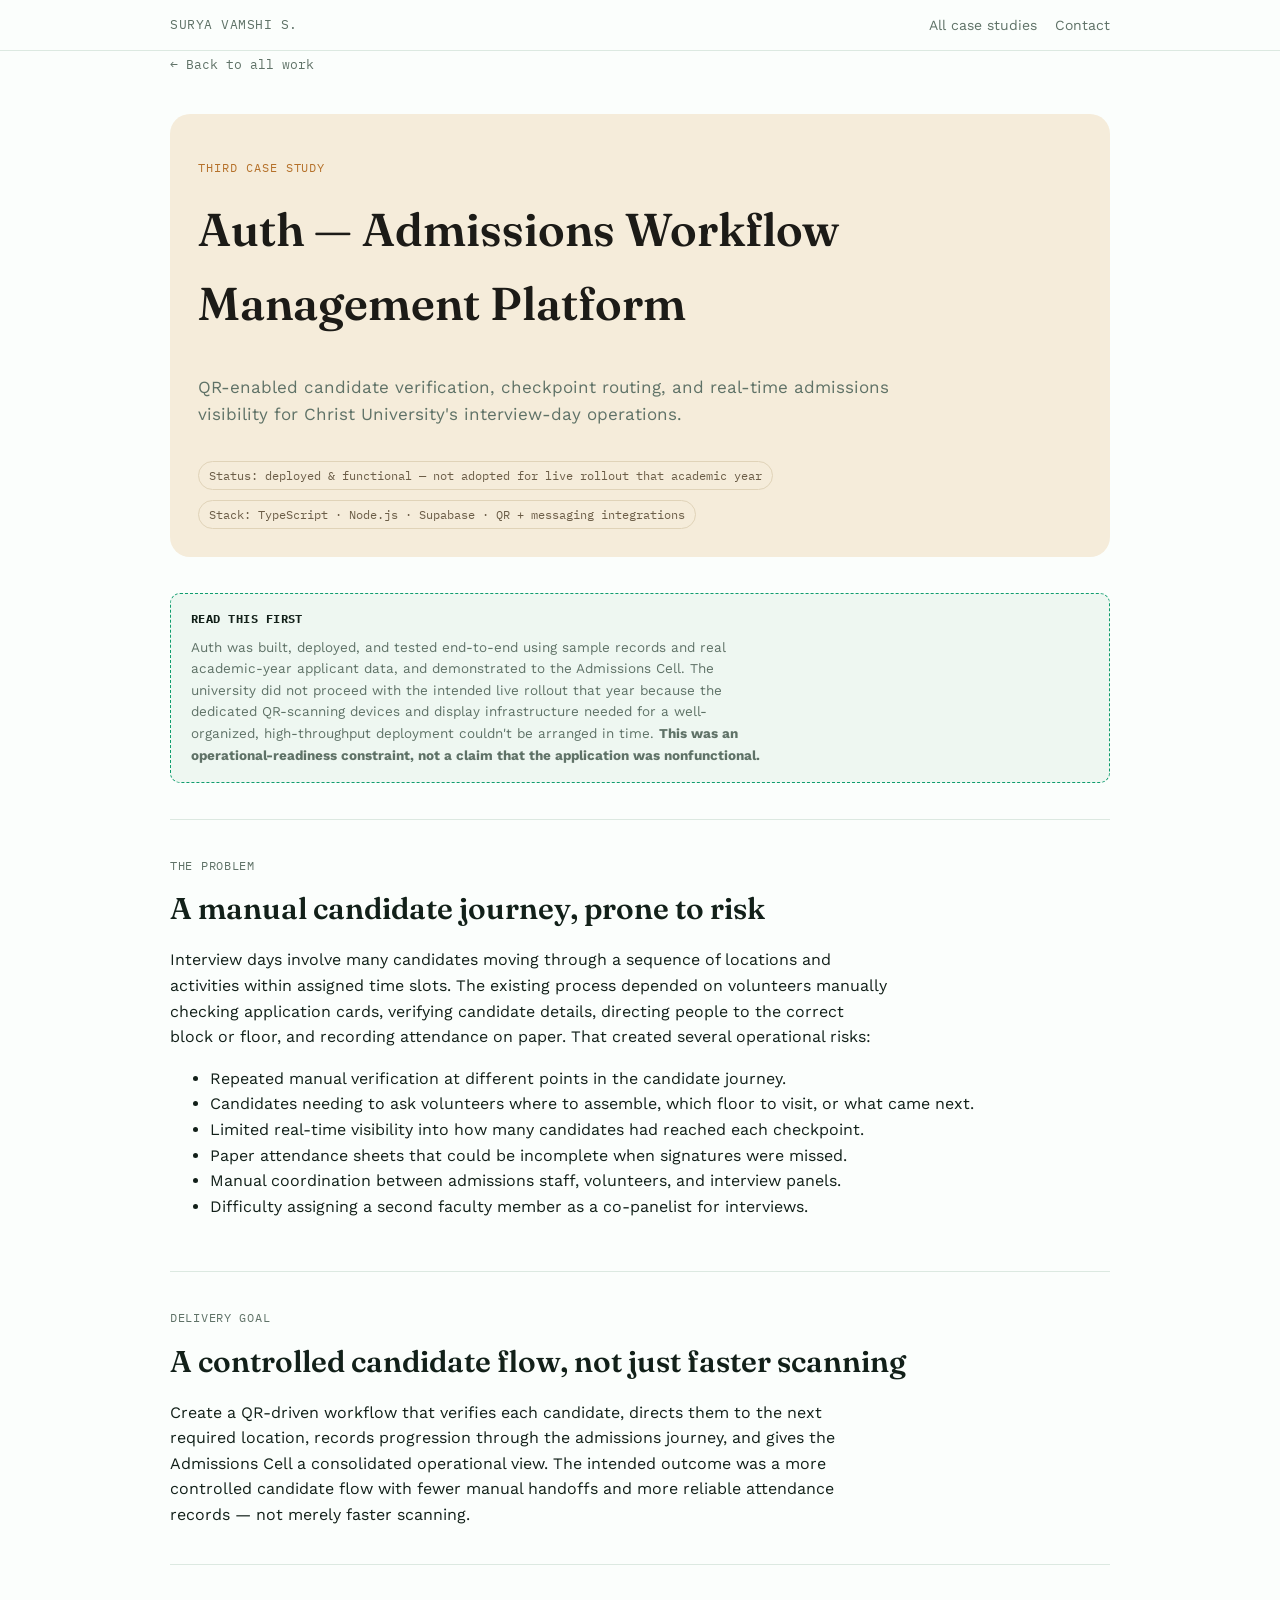
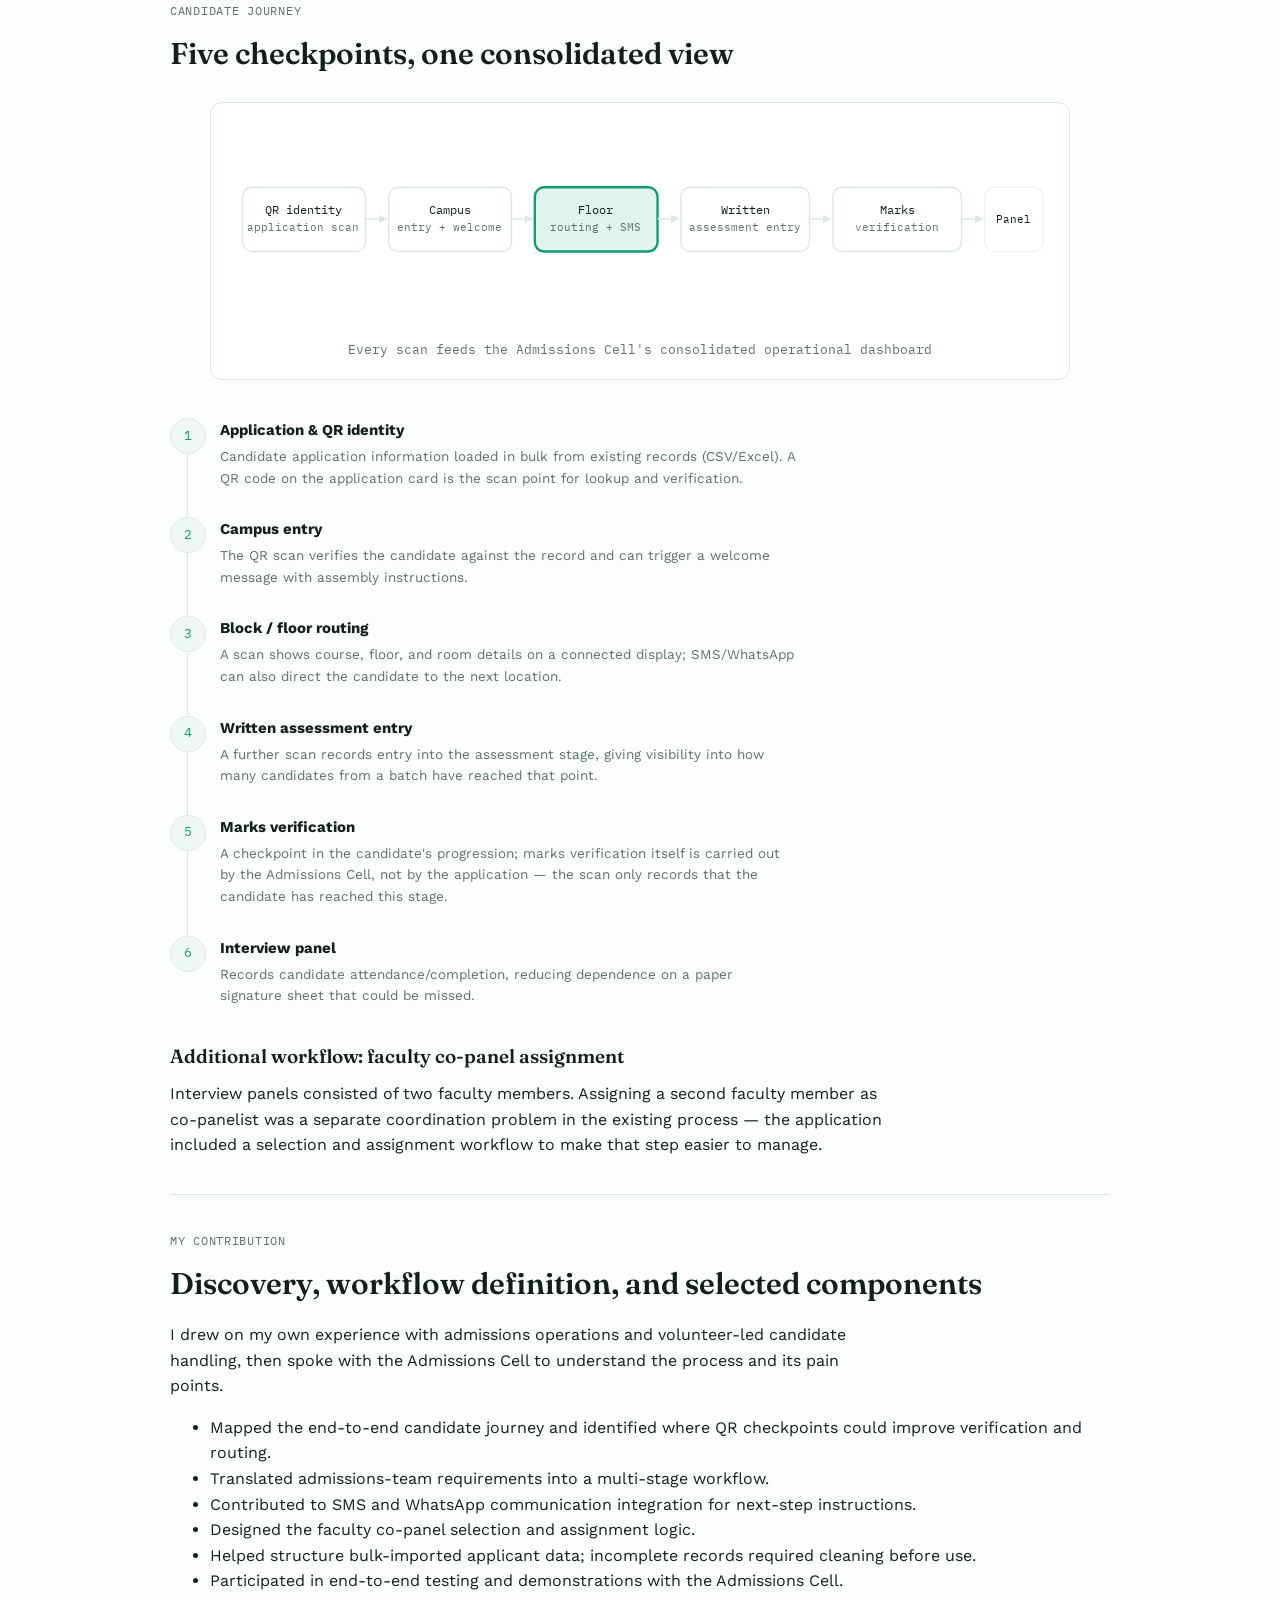
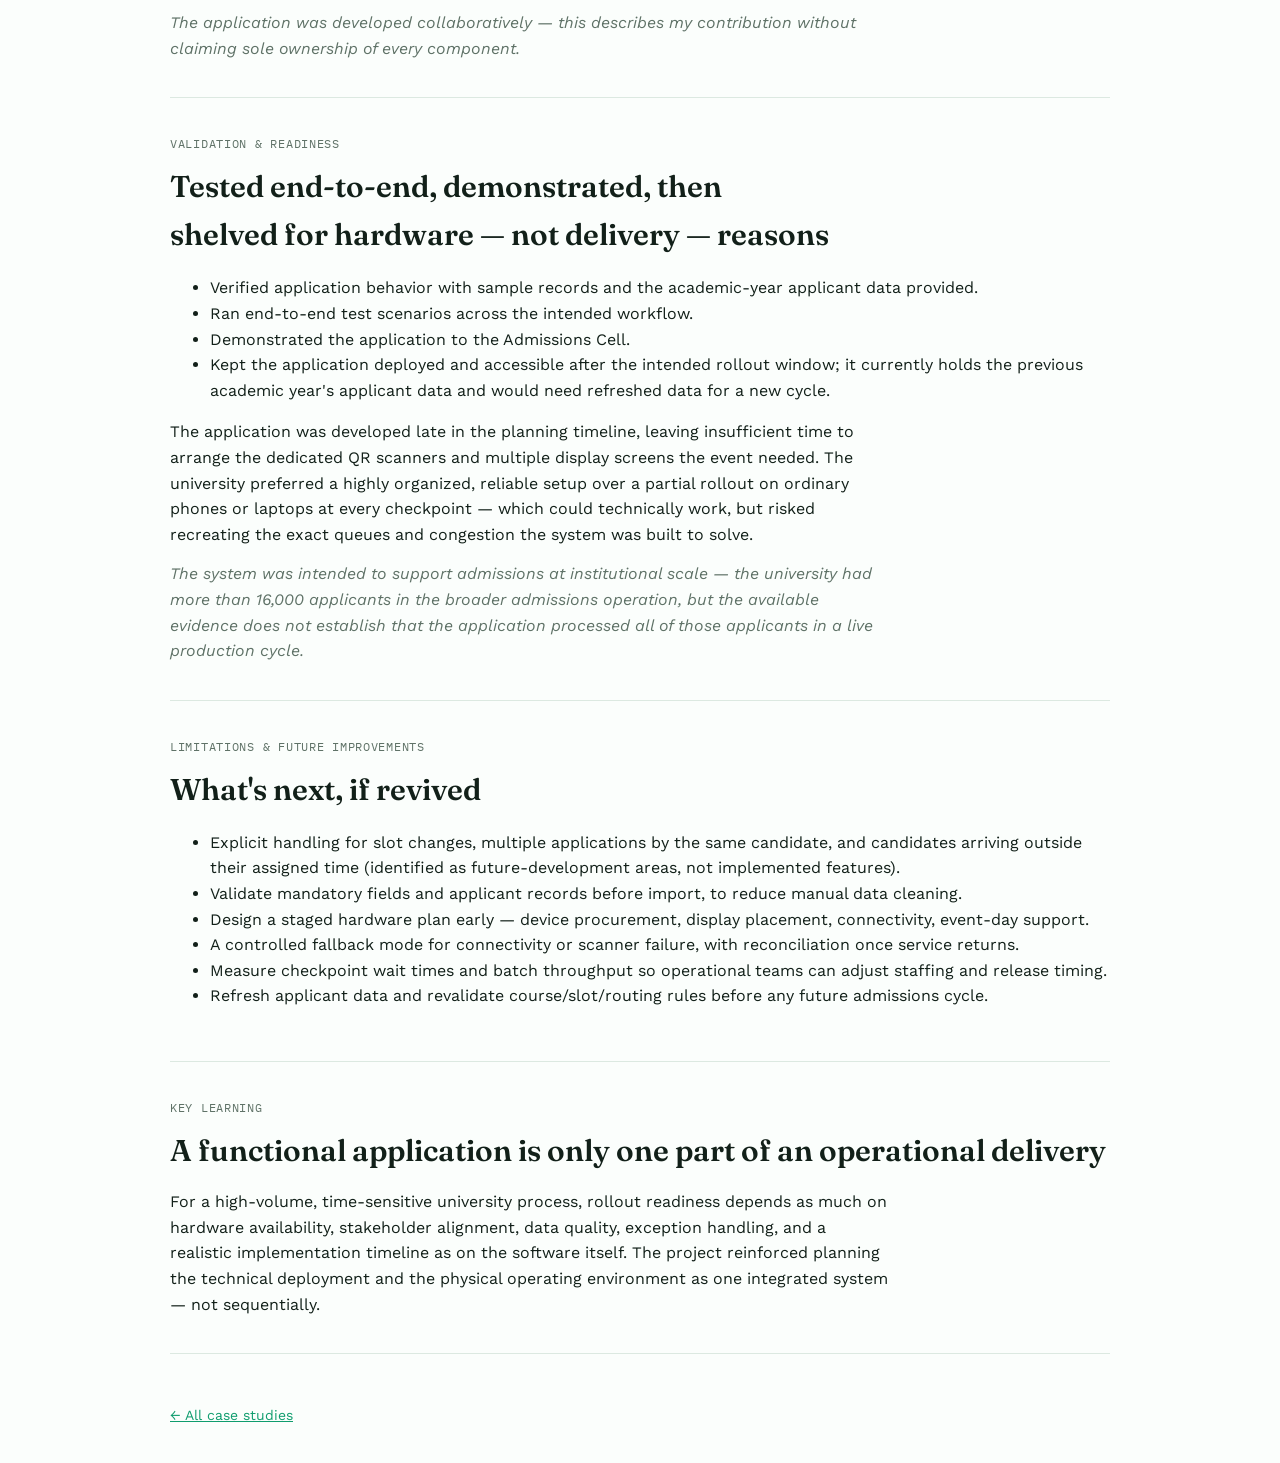
==== admissions.html @ f95c5adc "Add portfolio site: Socio, Gated, Auth case studies" ====
<!doctype html>
<html lang="en">
<head>
<meta charset="utf-8">
<meta name="viewport" content="width=device-width, initial-scale=1, viewport-fit=cover">
<title>Auth — Case Study</title>
<link rel="preconnect" href="https://fonts.googleapis.com">
<link rel="preconnect" href="https://fonts.gstatic.com" crossorigin>
<link href="https://fonts.googleapis.com/css2?family=Fraunces:opsz,wght@9..144,500;9..144,600;9..144,700&family=Work+Sans:wght@400;500;600;700&family=IBM+Plex+Mono:wght@400;500&display=swap" rel="stylesheet">
<link rel="stylesheet" href="theme.css">
<script>if('scrollRestoration' in history){history.scrollRestoration='manual';}window.scrollTo(0,0);</script>
</head>
<body>

<header class="top"><div class="wrap top-inner">
  <a class="brand" href="index.html">SURYA VAMSHI S.</a>
  <nav><a href="index.html#case">All case studies</a><a href="index.html#contact">Contact</a></nav>
</div></header>

<main class="wrap">
  <a class="back" href="index.html">← Back to all work</a>

  <section class="detail-hero cover" style="border-radius:20px;padding-inline:28px;border-bottom:none;margin-top:20px">
    <span class="eyebrow mono" style="font-size:12px;letter-spacing:.08em;text-transform:uppercase">Third case study</span>
    <h1 style="font-size:clamp(30px,5vw,46px)">Auth — Admissions Workflow Management Platform</h1>
    <p class="lede" style="font-size:17px;max-width:68ch;color:var(--muted)">QR-enabled candidate verification, checkpoint routing, and real-time admissions visibility for Christ University's interview-day operations.</p>
    <div class="meta-row">
      <span class="status-partial">Status: deployed &amp; functional — not adopted for live rollout that academic year</span>
      <span>Stack: TypeScript · Node.js · Supabase · QR + messaging integrations</span>
    </div>
  </section>

  <section class="block" style="border-top:none">
    <div class="verify-list" style="border-color:var(--accent)">
      <h4>Read this first</h4>
      <p style="margin:0">Auth was built, deployed, and tested end-to-end using sample records and real academic-year applicant data, and demonstrated to the Admissions Cell. The university did not proceed with the intended live rollout that year because the dedicated QR-scanning devices and display infrastructure needed for a well-organized, high-throughput deployment couldn't be arranged in time. <strong>This was an operational-readiness constraint, not a claim that the application was nonfunctional.</strong></p>
    </div>
  </section>

  <section class="block">
    <div class="tag">The problem</div>
    <h2>A manual candidate journey, prone to risk</h2>
    <p>Interview days involve many candidates moving through a sequence of locations and activities within assigned time slots. The existing process depended on volunteers manually checking application cards, verifying candidate details, directing people to the correct block or floor, and recording attendance on paper. That created several operational risks:</p>
    <ul>
      <li>Repeated manual verification at different points in the candidate journey.</li>
      <li>Candidates needing to ask volunteers where to assemble, which floor to visit, or what came next.</li>
      <li>Limited real-time visibility into how many candidates had reached each checkpoint.</li>
      <li>Paper attendance sheets that could be incomplete when signatures were missed.</li>
      <li>Manual coordination between admissions staff, volunteers, and interview panels.</li>
      <li>Difficulty assigning a second faculty member as a co-panelist for interviews.</li>
    </ul>
  </section>

  <section class="block">
    <div class="tag">Delivery goal</div>
    <h2>A controlled candidate flow, not just faster scanning</h2>
    <p>Create a QR-driven workflow that verifies each candidate, directs them to the next required location, records progression through the admissions journey, and gives the Admissions Cell a consolidated operational view. The intended outcome was a more controlled candidate flow with fewer manual handoffs and more reliable attendance records — not merely faster scanning.</p>
  </section>

  <section class="block">
    <div class="tag">Candidate journey</div>
    <h2>Five checkpoints, one consolidated view</h2>
    <figure class="diagram-frame">
      <svg viewBox="0 0 700 170" role="img" aria-label="Candidate journey: QR identity, campus entry, floor routing, written assessment, marks verification, interview panel">
        <defs><marker id="arra" viewBox="0 0 10 10" refX="9" refY="5" markerWidth="6" markerHeight="6" orient="auto-start-reverse"><path d="M0 0L10 5L0 10z" fill="var(--border)"/></marker></defs>
        <g font-family="IBM Plex Mono, monospace" font-size="10.5" fill="var(--fg)">
          <rect x="10" y="55" width="105" height="55" rx="8" fill="none" stroke="var(--border)" stroke-width="1.25"/>
          <text x="62" y="78" text-anchor="middle">QR identity</text>
          <text x="62" y="92" text-anchor="middle" font-size="9" fill="var(--muted)">application scan</text>

          <rect x="135" y="55" width="105" height="55" rx="8" fill="none" stroke="var(--border)" stroke-width="1.25"/>
          <text x="187" y="78" text-anchor="middle">Campus</text>
          <text x="187" y="92" text-anchor="middle" font-size="9" fill="var(--muted)">entry + welcome</text>

          <rect x="260" y="55" width="105" height="55" rx="8" fill="var(--accent)" fill-opacity="0.12" stroke="var(--accent)" stroke-width="2"/>
          <text x="312" y="78" text-anchor="middle">Floor</text>
          <text x="312" y="92" text-anchor="middle" font-size="9" fill="var(--muted)">routing + SMS</text>

          <rect x="385" y="55" width="110" height="55" rx="8" fill="none" stroke="var(--border)" stroke-width="1.25"/>
          <text x="440" y="78" text-anchor="middle">Written</text>
          <text x="440" y="92" text-anchor="middle" font-size="9" fill="var(--muted)">assessment entry</text>

          <rect x="515" y="55" width="110" height="55" rx="8" fill="none" stroke="var(--border)" stroke-width="1.25"/>
          <text x="570" y="78" text-anchor="middle">Marks</text>
          <text x="570" y="92" text-anchor="middle" font-size="9" fill="var(--muted)">verification</text>

          <rect x="645" y="55" width="50" height="55" rx="8" fill="none" stroke="var(--border)" stroke-width="1.25" opacity="0.5"/>
          <text x="670" y="86" text-anchor="middle" font-size="9">Panel</text>

          <line x1="115" y1="82" x2="133" y2="82" stroke="var(--border)" stroke-width="1.25" marker-end="url(#arra)"/>
          <line x1="240" y1="82" x2="258" y2="82" stroke="var(--border)" stroke-width="1.25" marker-end="url(#arra)"/>
          <line x1="365" y1="82" x2="383" y2="82" stroke="var(--border)" stroke-width="1.25" marker-end="url(#arra)"/>
          <line x1="495" y1="82" x2="513" y2="82" stroke="var(--border)" stroke-width="1.25" marker-end="url(#arra)"/>
          <line x1="625" y1="82" x2="643" y2="82" stroke="var(--border)" stroke-width="1.25" marker-end="url(#arra)"/>
        </g>
      </svg>
      <figcaption>Every scan feeds the Admissions Cell's consolidated operational dashboard</figcaption>
    </figure>

    <div class="journey">
      <div class="step"><div class="num">1</div><div><h4>Application &amp; QR identity</h4><p>Candidate application information loaded in bulk from existing records (CSV/Excel). A QR code on the application card is the scan point for lookup and verification.</p></div></div>
      <div class="step"><div class="num">2</div><div><h4>Campus entry</h4><p>The QR scan verifies the candidate against the record and can trigger a welcome message with assembly instructions.</p></div></div>
      <div class="step"><div class="num">3</div><div><h4>Block / floor routing</h4><p>A scan shows course, floor, and room details on a connected display; SMS/WhatsApp can also direct the candidate to the next location.</p></div></div>
      <div class="step"><div class="num">4</div><div><h4>Written assessment entry</h4><p>A further scan records entry into the assessment stage, giving visibility into how many candidates from a batch have reached that point.</p></div></div>
      <div class="step"><div class="num">5</div><div><h4>Marks verification</h4><p>A checkpoint in the candidate's progression; marks verification itself is carried out by the Admissions Cell, not by the application — the scan only records that the candidate has reached this stage.</p></div></div>
      <div class="step"><div class="num">6</div><div><h4>Interview panel</h4><p>Records candidate attendance/completion, reducing dependence on a paper signature sheet that could be missed.</p></div></div>
    </div>

    <h3>Additional workflow: faculty co-panel assignment</h3>
    <p>Interview panels consisted of two faculty members. Assigning a second faculty member as co-panelist was a separate coordination problem in the existing process — the application included a selection and assignment workflow to make that step easier to manage.</p>
  </section>

  <section class="block">
    <div class="tag">My contribution</div>
    <h2>Discovery, workflow definition, and selected components</h2>
    <p>I drew on my own experience with admissions operations and volunteer-led candidate handling, then spoke with the Admissions Cell to understand the process and its pain points.</p>
    <ul>
      <li>Mapped the end-to-end candidate journey and identified where QR checkpoints could improve verification and routing.</li>
      <li>Translated admissions-team requirements into a multi-stage workflow.</li>
      <li>Contributed to SMS and WhatsApp communication integration for next-step instructions.</li>
      <li>Designed the faculty co-panel selection and assignment logic.</li>
      <li>Helped structure bulk-imported applicant data; incomplete records required cleaning before use.</li>
      <li>Participated in end-to-end testing and demonstrations with the Admissions Cell.</li>
    </ul>
    <p class="muted" style="font-style:italic">The application was developed collaboratively — this describes my contribution without claiming sole ownership of every component.</p>
  </section>

  <section class="block">
    <div class="tag">Validation &amp; readiness</div>
    <h2>Tested end-to-end, demonstrated, then shelved for hardware — not delivery — reasons</h2>
    <ul>
      <li>Verified application behavior with sample records and the academic-year applicant data provided.</li>
      <li>Ran end-to-end test scenarios across the intended workflow.</li>
      <li>Demonstrated the application to the Admissions Cell.</li>
      <li>Kept the application deployed and accessible after the intended rollout window; it currently holds the previous academic year's applicant data and would need refreshed data for a new cycle.</li>
    </ul>
    <p>The application was developed late in the planning timeline, leaving insufficient time to arrange the dedicated QR scanners and multiple display screens the event needed. The university preferred a highly organized, reliable setup over a partial rollout on ordinary phones or laptops at every checkpoint — which could technically work, but risked recreating the exact queues and congestion the system was built to solve.</p>
    <p class="muted" style="font-style:italic">The system was intended to support admissions at institutional scale — the university had more than 16,000 applicants in the broader admissions operation, but the available evidence does not establish that the application processed all of those applicants in a live production cycle.</p>
  </section>

  <section class="block">
    <div class="tag">Limitations &amp; future improvements</div>
    <h2>What's next, if revived</h2>
    <ul>
      <li>Explicit handling for slot changes, multiple applications by the same candidate, and candidates arriving outside their assigned time (identified as future-development areas, not implemented features).</li>
      <li>Validate mandatory fields and applicant records before import, to reduce manual data cleaning.</li>
      <li>Design a staged hardware plan early — device procurement, display placement, connectivity, event-day support.</li>
      <li>A controlled fallback mode for connectivity or scanner failure, with reconciliation once service returns.</li>
      <li>Measure checkpoint wait times and batch throughput so operational teams can adjust staffing and release timing.</li>
      <li>Refresh applicant data and revalidate course/slot/routing rules before any future admissions cycle.</li>
    </ul>
  </section>

  <section class="block">
    <div class="tag">Key learning</div>
    <h2>A functional application is only one part of an operational delivery</h2>
    <p>For a high-volume, time-sensitive university process, rollout readiness depends as much on hardware availability, stakeholder alignment, data quality, exception handling, and a realistic implementation timeline as on the software itself. The project reinforced planning the technical deployment and the physical operating environment as one integrated system — not sequentially.</p>
  </section>

  <section class="block">
    <div class="linkrow"><a href="index.html#case">← All case studies</a></div>
  </section>

</main>

</body>
</html>
---- theme.css ----
/* Shared design tokens + components — bright, fresh, mint-and-emerald aesthetic */
:root{
  --bg:#fbfefc; --surface:#ffffff; --surface-2:#eef7f1; --fg:#122019; --muted:#5f7267;
  --accent:#0f9d6e; --accent-ink:#ffffff; --border:#dce9e1; --ok:#1f9d55; --warn:#c98a1d;
  --font-display:'Fraunces',ui-serif,Georgia,serif;
  --font-body:'Work Sans',ui-sans-serif,system-ui,sans-serif;
  --font-mono:'IBM Plex Mono',ui-monospace,Menlo,monospace;
  /* Per-project accent hues — same three colors in both themes so each case study stays recognizable */
  --c-socio:#0f9d6e; --c-socio-tint:#e3f5ec;
  --c-daksh:#0e74b8; --c-daksh-tint:#e3f0fa;
  --c-admissions:#c2730f; --c-admissions-tint:#faeedd;
  color-scheme:light;
}
@media (prefers-color-scheme: dark){
  :root:not([data-theme="light"]){
    --bg:#0f1713; --surface:#16211b; --surface-2:#1b2822; --fg:#eaf3ee; --muted:#8aa296;
    --accent:#2dd4a0; --accent-ink:#06241a; --border:#223029; --ok:#34d399; --warn:#f2b253;
    --c-socio:#34d399; --c-socio-tint:#16342a;
    --c-daksh:#57b3ec; --c-daksh-tint:#122e3e;
    --c-admissions:#f0a94e; --c-admissions-tint:#3a2a14;
    color-scheme:dark;
  }
}
:root[data-theme="dark"]{
  --bg:#0f1713; --surface:#16211b; --surface-2:#1b2822; --fg:#eaf3ee; --muted:#8aa296;
  --accent:#2dd4a0; --accent-ink:#06241a; --border:#223029; --ok:#34d399; --warn:#f2b253;
  --c-socio:#34d399; --c-socio-tint:#16342a;
  --c-daksh:#57b3ec; --c-daksh-tint:#122e3e;
  --c-admissions:#f0a94e; --c-admissions-tint:#3a2a14;
  color-scheme:dark;
}
*{box-sizing:border-box}
html,body{margin:0}
body{background:var(--bg);color:var(--fg);font-family:var(--font-body);line-height:1.6;font-size:16px}
.wrap{padding-left:max(20px, env(safe-area-inset-left,0px));padding-right:max(20px, env(safe-area-inset-right,0px))}
h1,h2,h3{font-family:var(--font-display);font-weight:600;text-wrap:balance;margin:0}
a{color:var(--accent)}
img{max-width:100%}
.mono{font-family:var(--font-mono)}
.muted{color:var(--muted)}

header.top{position:sticky;top:env(safe-area-inset-top,0px);z-index:5;background:color-mix(in srgb, var(--bg) 88%, transparent);backdrop-filter:blur(8px);border-bottom:1px solid var(--border)}
.top-inner{max-width:980px;margin:0 auto;padding-block:14px;display:flex;justify-content:space-between;align-items:center;gap:16px}
.top-inner nav{display:flex;gap:18px;font-size:14px}
.top-inner nav a{color:var(--muted);text-decoration:none}
.top-inner nav a:hover{color:var(--fg)}
.brand{font-family:var(--font-mono);font-size:13px;letter-spacing:.04em;color:var(--muted);text-decoration:none}

main{max-width:980px;margin:0 auto}

.hero{padding-block:56px 40px;border-radius:20px;padding-inline:32px;background:linear-gradient(135deg, var(--c-socio-tint) 0%, var(--c-daksh-tint) 55%, var(--surface) 100%)}
.hero-grid{display:grid;grid-template-columns:1.3fr 1fr;gap:40px;align-items:center}
@media(max-width:760px){.hero-grid{grid-template-columns:1fr;text-align:center}}
.hero-text{display:grid;gap:16px}
@media(max-width:760px){.hero-text{justify-items:center}}
.hero .eyebrow{font-family:var(--font-mono);font-size:12px;letter-spacing:.08em;text-transform:uppercase;color:var(--c-socio)}
.hero h1{font-size:clamp(32px,5.2vw,50px);letter-spacing:-0.01em;line-height:1.08}
.hero h1 .hi{color:var(--fg)}
.hero h1 .name{color:var(--c-socio)}
.hero .role{font-size:19px;font-weight:600;color:var(--fg)}
.hero .locline{display:flex;align-items:center;gap:7px;font-size:14px;color:var(--muted)}
.hero .locline svg{width:15px;height:15px;color:var(--c-socio);flex:none}
.hero p.lede{max-width:56ch;font-size:16px;color:var(--muted)}
.hero-photo-wrap{position:relative;justify-self:center}
.hero-photo{width:280px;height:280px;border-radius:50%;object-fit:cover;border:6px solid var(--surface);box-shadow:0 0 0 2px var(--border), 0 20px 40px -12px rgba(15,157,110,0.35)}
.hero-dot{position:absolute;top:4px;left:-6px;width:34px;height:34px;border-radius:50%;background:var(--accent);border:4px solid var(--surface)}
.hero-ring{position:absolute;bottom:10px;right:-10px;width:46px;height:46px;border-radius:50%;border:3px solid var(--c-daksh);opacity:.6}
.chiprow{display:flex;flex-wrap:wrap;gap:8px;margin-top:4px}
.chip{border:1px solid var(--border);border-radius:100px;padding:6px 12px;font-size:13px;color:var(--muted);font-family:var(--font-mono)}
.ctarow{display:flex;flex-wrap:wrap;gap:12px;margin-top:10px}
.btn{display:inline-flex;align-items:center;gap:8px;padding:11px 18px;border-radius:8px;font-size:14px;text-decoration:none;font-weight:600;border:1px solid transparent;cursor:pointer;font-family:var(--font-body)}
.btn.primary{background:var(--accent);color:var(--accent-ink)}
.btn.ghost{border-color:var(--border);color:var(--fg);background:none}
.btn.small{padding:8px 14px;font-size:13px}

.panel{background:var(--surface);border:1px solid var(--border);border-radius:12px}

.statuspanel{margin-block:28px;padding:22px;display:grid;gap:16px}
.statuspanel .head{display:flex;align-items:center;gap:10px;font-family:var(--font-mono);font-size:13px}
.dot{width:8px;height:8px;border-radius:50%;background:var(--ok);box-shadow:0 0 0 3px color-mix(in srgb, var(--ok) 25%, transparent);flex:none}
.statgrid{display:grid;grid-template-columns:repeat(auto-fit,minmax(110px,1fr));gap:14px}
.stat{display:flex;flex-direction:column;gap:2px}
.stat .n{font-family:var(--font-display);font-size:26px;font-variant-numeric:tabular-nums}
.stat .l{font-size:11.5px;color:var(--muted);font-family:var(--font-mono);text-transform:uppercase;letter-spacing:.04em}
.caveat{font-size:12.5px;color:var(--muted);border-top:1px dashed var(--border);padding-top:12px}

section.block{padding-block:36px;border-top:1px solid var(--border)}
section.block.tinted{background:var(--surface-2);border-radius:20px;padding-inline:28px;border-top:none;margin-block:24px}
section.block .tag{font-family:var(--font-mono);font-size:12px;color:var(--muted);text-transform:uppercase;letter-spacing:.06em;margin-bottom:10px}
section.block h2{font-size:clamp(22px,4vw,30px);margin-bottom:14px}
section.block h3{font-size:19px;margin-bottom:10px}
section.block p{margin:0 0 14px;max-width:72ch}
section.block p:last-child{margin-bottom:0}

/* Index case-preview cards */
.case-preview-grid{display:grid;gap:20px;margin-top:22px}
@media(min-width:760px){.case-preview-grid{grid-template-columns:repeat(3,1fr)}}
.case-preview{display:flex;flex-direction:column;overflow:hidden;text-decoration:none;color:var(--fg);transition:transform .15s ease, border-color .15s ease}
.case-preview:hover{transform:translateY(-3px);border-color:var(--accent)}
.case-preview .art{padding:24px 20px 22px;display:flex;flex-direction:column;gap:10px;border-bottom:1px solid var(--border);min-height:132px;justify-content:center}
.case-preview .art .status{display:inline-block;width:fit-content;font-family:var(--font-mono);font-size:10.5px;text-transform:uppercase;letter-spacing:.06em;font-weight:700}
.case-preview .art h3{font-size:19px;font-family:var(--font-display);font-weight:600;color:#1c1b17;line-height:1.2}
.case-preview .cbody{padding:18px;display:flex;flex-direction:column;gap:8px;flex:1}
.case-preview.c-socio .art{background:#e3f2e8}
.case-preview.c-socio .art .status{color:#1a7a4c}
.case-preview.c-socio:hover{border-color:var(--c-socio)}
.case-preview.c-daksh .art{background:#e4edf9}
.case-preview.c-daksh .art .status{color:#2c62ad}
.case-preview.c-daksh:hover{border-color:var(--c-daksh)}
.case-preview.c-admissions .art{background:#f7e8d9}
.case-preview.c-admissions .art .status{color:#b5712a}
.case-preview.c-admissions:hover{border-color:var(--c-admissions)}
.case-preview h3{font-size:17px;font-family:var(--font-body);font-weight:700;color:var(--fg)}
.case-preview p{font-size:13.5px;color:var(--muted);margin:0;flex:1}
.case-preview .readmore{font-family:var(--font-mono);font-size:12.5px;margin-top:8px;display:flex;align-items:center;gap:6px}

.case-grid{display:grid;gap:18px;margin-top:18px}
@media(min-width:720px){.case-grid{grid-template-columns:repeat(2,1fr)}}
.case-card{padding:18px;display:flex;flex-direction:column;gap:8px}
.case-card h3{font-size:16px;font-family:var(--font-body);font-weight:700}
.case-card p{margin:0;font-size:14.5px;color:var(--muted)}
.linkrow{display:flex;gap:16px;flex-wrap:wrap;margin-top:14px;font-size:14px}

.note-card{padding:20px;display:flex;flex-direction:column;gap:10px}
.note-card .meta{font-family:var(--font-mono);font-size:12px;color:var(--muted)}

.proj-grid{display:grid;gap:16px;margin-top:16px}
@media(min-width:720px){.proj-grid{grid-template-columns:repeat(2,1fr)}}
.proj-card{padding:18px}
.proj-card .status{display:inline-block;font-family:var(--font-mono);font-size:11px;text-transform:uppercase;letter-spacing:.04em;padding:3px 8px;border-radius:100px;border:1px solid var(--border);color:var(--muted);margin-bottom:10px}

ul.leadership{list-style:none;margin:0;padding:0;display:grid;gap:10px}
ul.leadership li{display:grid;grid-template-columns:90px 1fr;gap:14px;font-size:14.5px;align-items:baseline}
ul.leadership li .y{font-family:var(--font-mono);color:var(--muted);font-size:12.5px}

.skills-grid{display:grid;gap:18px;margin-top:22px}
@media(min-width:700px){.skills-grid{grid-template-columns:repeat(3,1fr)}}
.skill-card{padding:24px 20px;text-align:center}
.skill-card .sicon{width:40px;height:40px;margin:0 auto 14px;color:var(--accent)}
.skill-card .sicon svg{width:100%;height:100%}
.skill-card h3{font-size:15.5px;font-weight:700;font-family:var(--font-body);margin-bottom:6px}
.skill-card p{margin:0;font-size:12.5px;color:var(--muted);line-height:1.5}

.cert-grid{display:grid;gap:16px;margin-top:18px}
@media(min-width:600px){.cert-grid{grid-template-columns:repeat(auto-fit,minmax(240px,1fr))}}
.cert-card{padding:18px;display:flex;align-items:center;gap:14px}
.cert-card .badge{width:48px;height:48px;border-radius:12px;background:var(--c-admissions-tint);display:flex;align-items:center;justify-content:center;flex:none}
.cert-card .badge svg{width:26px;height:26px;color:var(--c-admissions)}
.cert-card h3{font-size:15px;font-weight:700;font-family:var(--font-body);margin-bottom:3px}
.cert-card p{margin:0;font-size:12.5px;color:var(--muted)}

.awards{display:flex;flex-wrap:wrap;gap:10px;margin-top:16px}
.award{border:1px solid var(--border);border-radius:8px;padding:10px 14px;font-size:13.5px;background:var(--surface);color:var(--fg);font-weight:500}
.award::before{content:'★ ';color:var(--accent)}

footer{padding-block:48px 40px;border-top:1px solid var(--border);background:var(--surface-2)}
footer .fgrid{display:grid;gap:32px;grid-template-columns:1.3fr 1fr 1.2fr 1fr}
@media(max-width:760px){footer .fgrid{grid-template-columns:1fr 1fr}}
@media(max-width:480px){footer .fgrid{grid-template-columns:1fr}}
footer h4{font-family:var(--font-mono);font-size:12px;text-transform:uppercase;letter-spacing:.05em;color:var(--fg);margin:0 0 14px;font-weight:600}
footer .fbrand h3{font-size:19px;color:var(--c-socio);margin-bottom:8px}
footer .fbrand p{font-size:13.5px;color:var(--muted);max-width:30ch;margin:0 0 16px}
.social-row{display:flex;gap:10px}
.social-icon{width:38px;height:38px;border-radius:50%;background:var(--surface);border:1px solid var(--border);display:flex;align-items:center;justify-content:center;color:var(--muted);text-decoration:none;transition:border-color .15s, color .15s}
.social-icon:hover{color:var(--c-socio);border-color:var(--c-socio)}
.social-icon svg{width:16px;height:16px}
.flinks{list-style:none;margin:0;padding:0;display:grid;gap:10px}
.flinks a{color:var(--muted);text-decoration:none;font-size:14px}
.flinks a:hover{color:var(--fg)}
.fcontact{display:grid;gap:12px;font-size:13.5px;color:var(--muted)}
.fcontact .row{display:flex;align-items:center;gap:10px}
.fcontact svg{width:15px;height:15px;color:var(--c-socio);flex:none}
.fdownload{display:grid;gap:10px}
.dlbtn{display:flex;align-items:center;gap:10px;padding:10px 14px;border-radius:8px;border:1px solid var(--border);background:var(--surface);color:var(--fg);text-decoration:none;font-size:13.5px;transition:border-color .15s}
.dlbtn:hover{border-color:var(--c-socio);color:var(--c-socio)}
.dlbtn svg{width:16px;height:16px;flex:none}
.fbottom{margin-top:36px;padding-top:20px;border-top:1px solid var(--border);font-size:12.5px;color:var(--muted);text-align:center}

/* Detail pages */
.back{display:inline-flex;align-items:center;gap:6px;font-family:var(--font-mono);font-size:13px;color:var(--muted);text-decoration:none;margin-bottom:18px}
.back:hover{color:var(--fg)}
.detail-hero{padding-block:44px 28px;display:grid;gap:16px;border-bottom:1px solid var(--border)}
.detail-hero .meta-row{display:flex;flex-wrap:wrap;gap:10px;font-family:var(--font-mono);font-size:12px}
.detail-hero .meta-row span{border:1px solid var(--border);border-radius:100px;padding:4px 10px;color:var(--muted)}

/* Cover-style hero: fixed warm palette, deliberate single-theme, independent of site light/dark mode */
.detail-hero.cover{background:#f5ecda;color:#1c1b17}
.detail-hero.cover .eyebrow{color:#b5712a}
.detail-hero.cover h1{color:#1c1b17}
.detail-hero.cover .lede{color:#6b5d47}
.detail-hero.cover .meta-row span{border-color:#e0d3b8;color:#6b5d47}
.status-live{color:var(--ok)}
.status-partial{color:var(--warn)}

.diagram-frame{margin-block:24px;padding:20px;background:var(--surface);border:1px solid var(--border);border-radius:12px}
.diagram-frame figcaption{font-size:12.5px;color:var(--muted);text-align:center;margin-top:10px;font-family:var(--font-mono)}

.verify-list{background:var(--surface-2);border:1px dashed var(--border);border-radius:10px;padding:16px 20px;font-size:13.5px;color:var(--muted)}
.verify-list h4{font-family:var(--font-mono);text-transform:uppercase;letter-spacing:.04em;font-size:11.5px;color:var(--fg);margin:0 0 8px}
.verify-list ul{margin:0;padding-left:18px}

table.spec{width:100%;border-collapse:collapse;font-size:14px;margin-block:12px}
table.spec th,table.spec td{text-align:left;padding:8px 12px;border-bottom:1px solid var(--border)}
table.spec th{color:var(--muted);font-family:var(--font-mono);font-weight:500;font-size:12px;text-transform:uppercase;letter-spacing:.03em;width:30%}

.journey{display:flex;flex-direction:column;gap:0;margin-block:20px}
.journey .step{display:grid;grid-template-columns:36px 1fr;gap:14px;padding-block:14px;position:relative}
.journey .step .num{width:36px;height:36px;border-radius:50%;background:var(--surface-2);border:1px solid var(--border);display:flex;align-items:center;justify-content:center;font-family:var(--font-mono);font-size:13px;color:var(--accent);flex:none}
.journey .step:not(:last-child)::before{content:'';position:absolute;left:17px;top:50px;bottom:-14px;width:1px;background:var(--border)}
.journey .step h4{font-size:15px;margin:0 0 4px;font-family:var(--font-body);font-weight:700}
.journey .step p{margin:0;font-size:13.5px;color:var(--muted)}
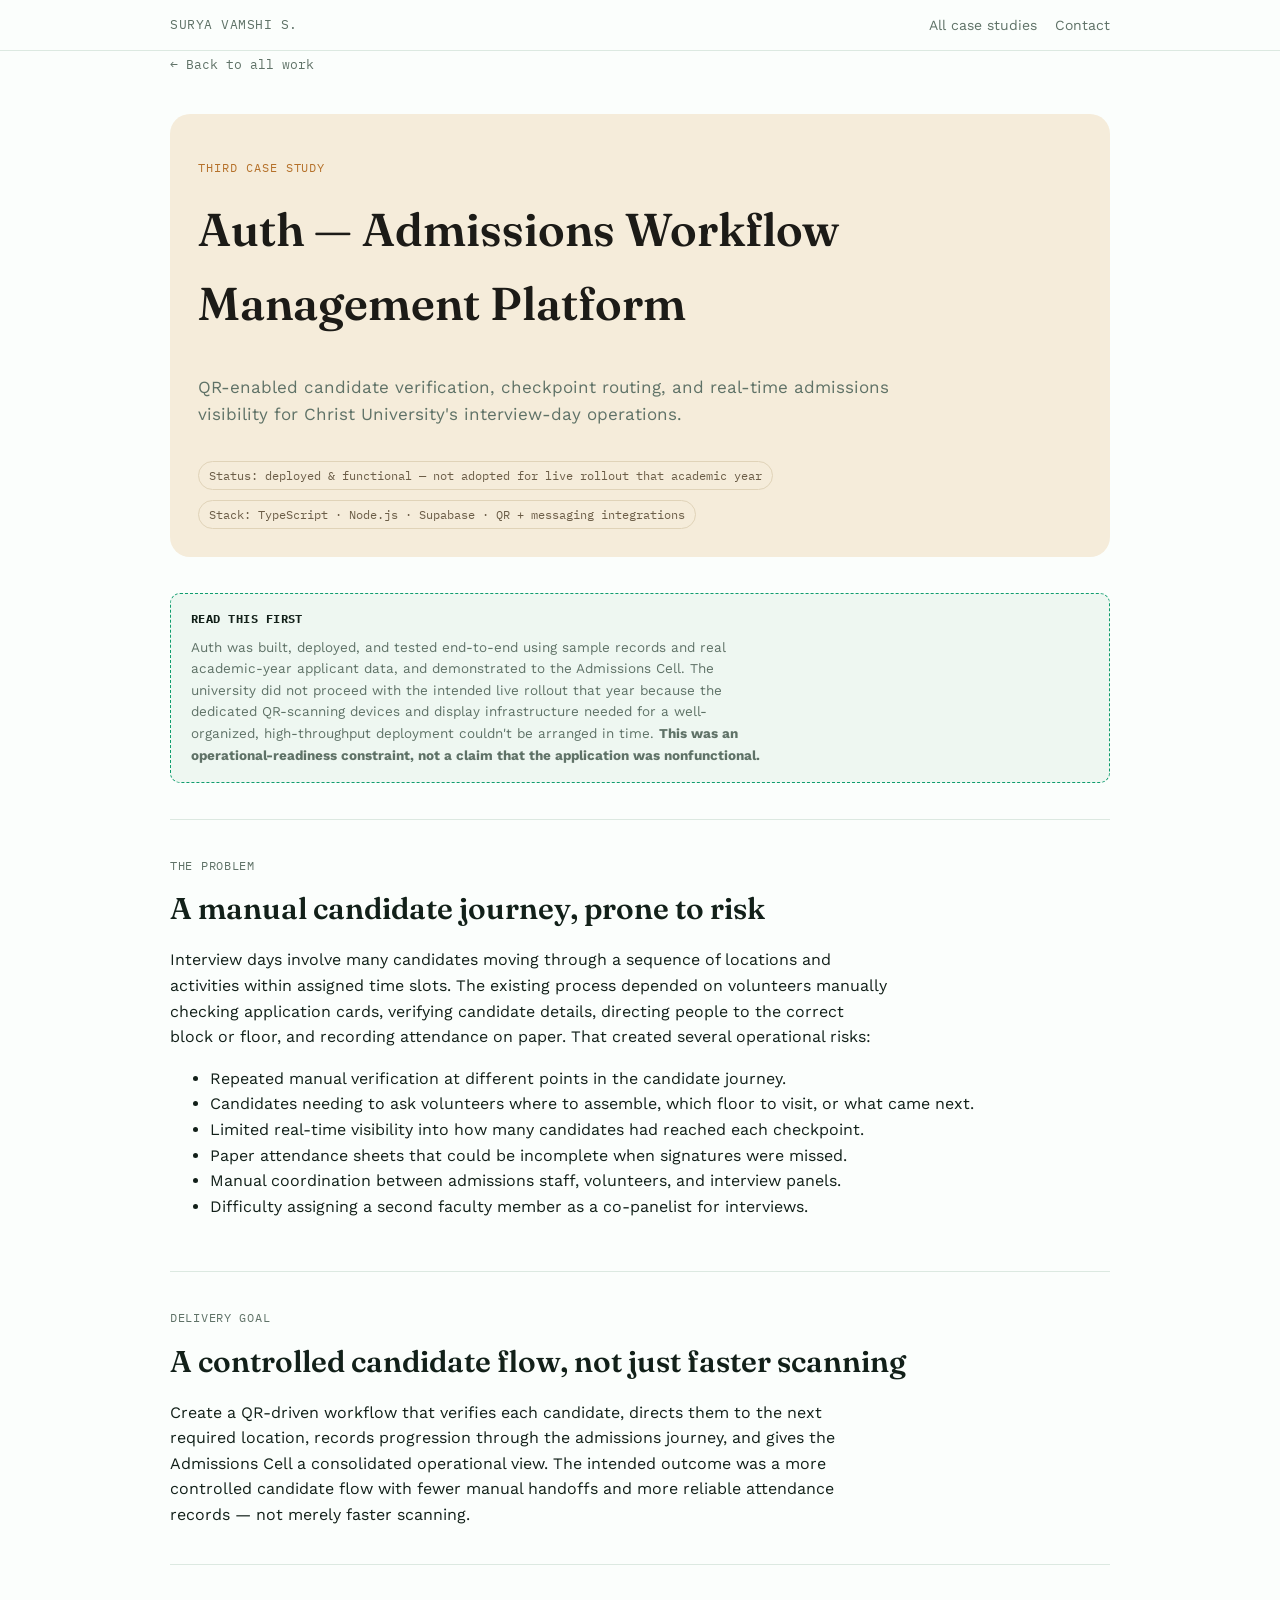
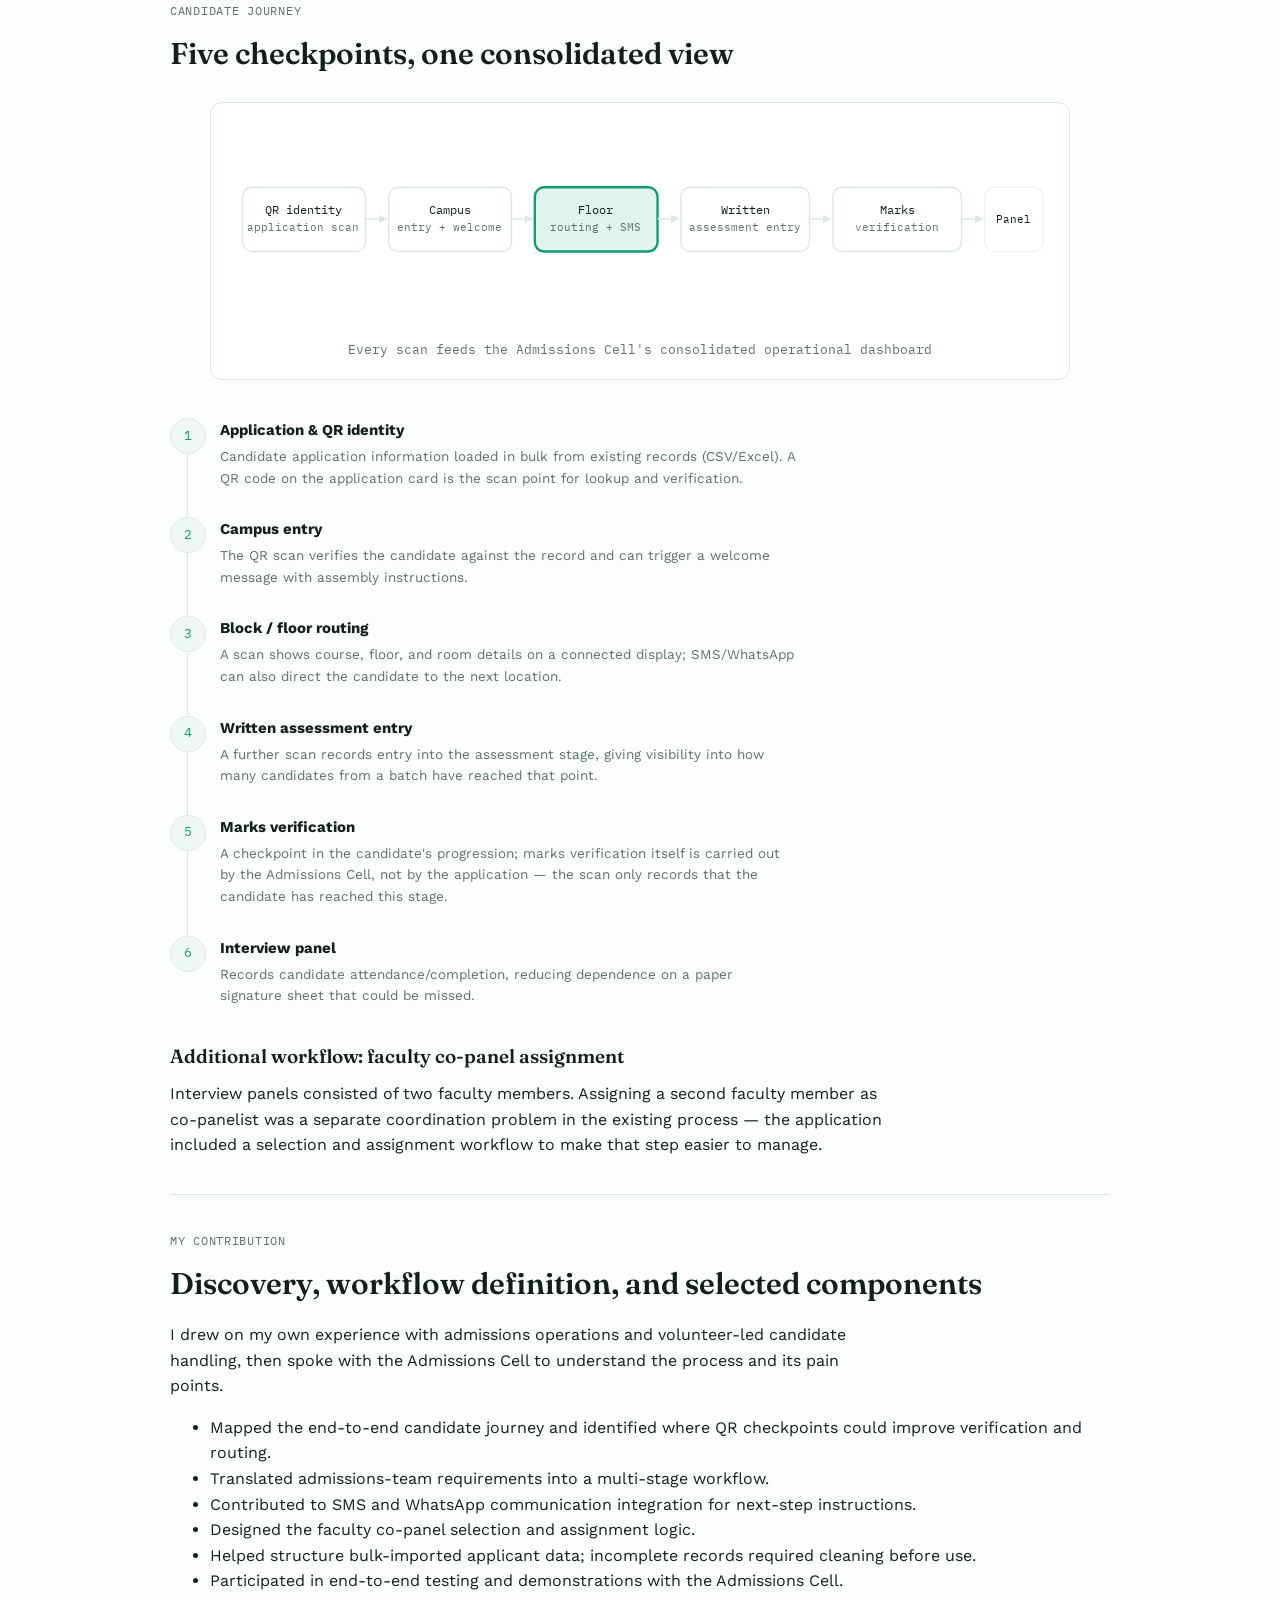
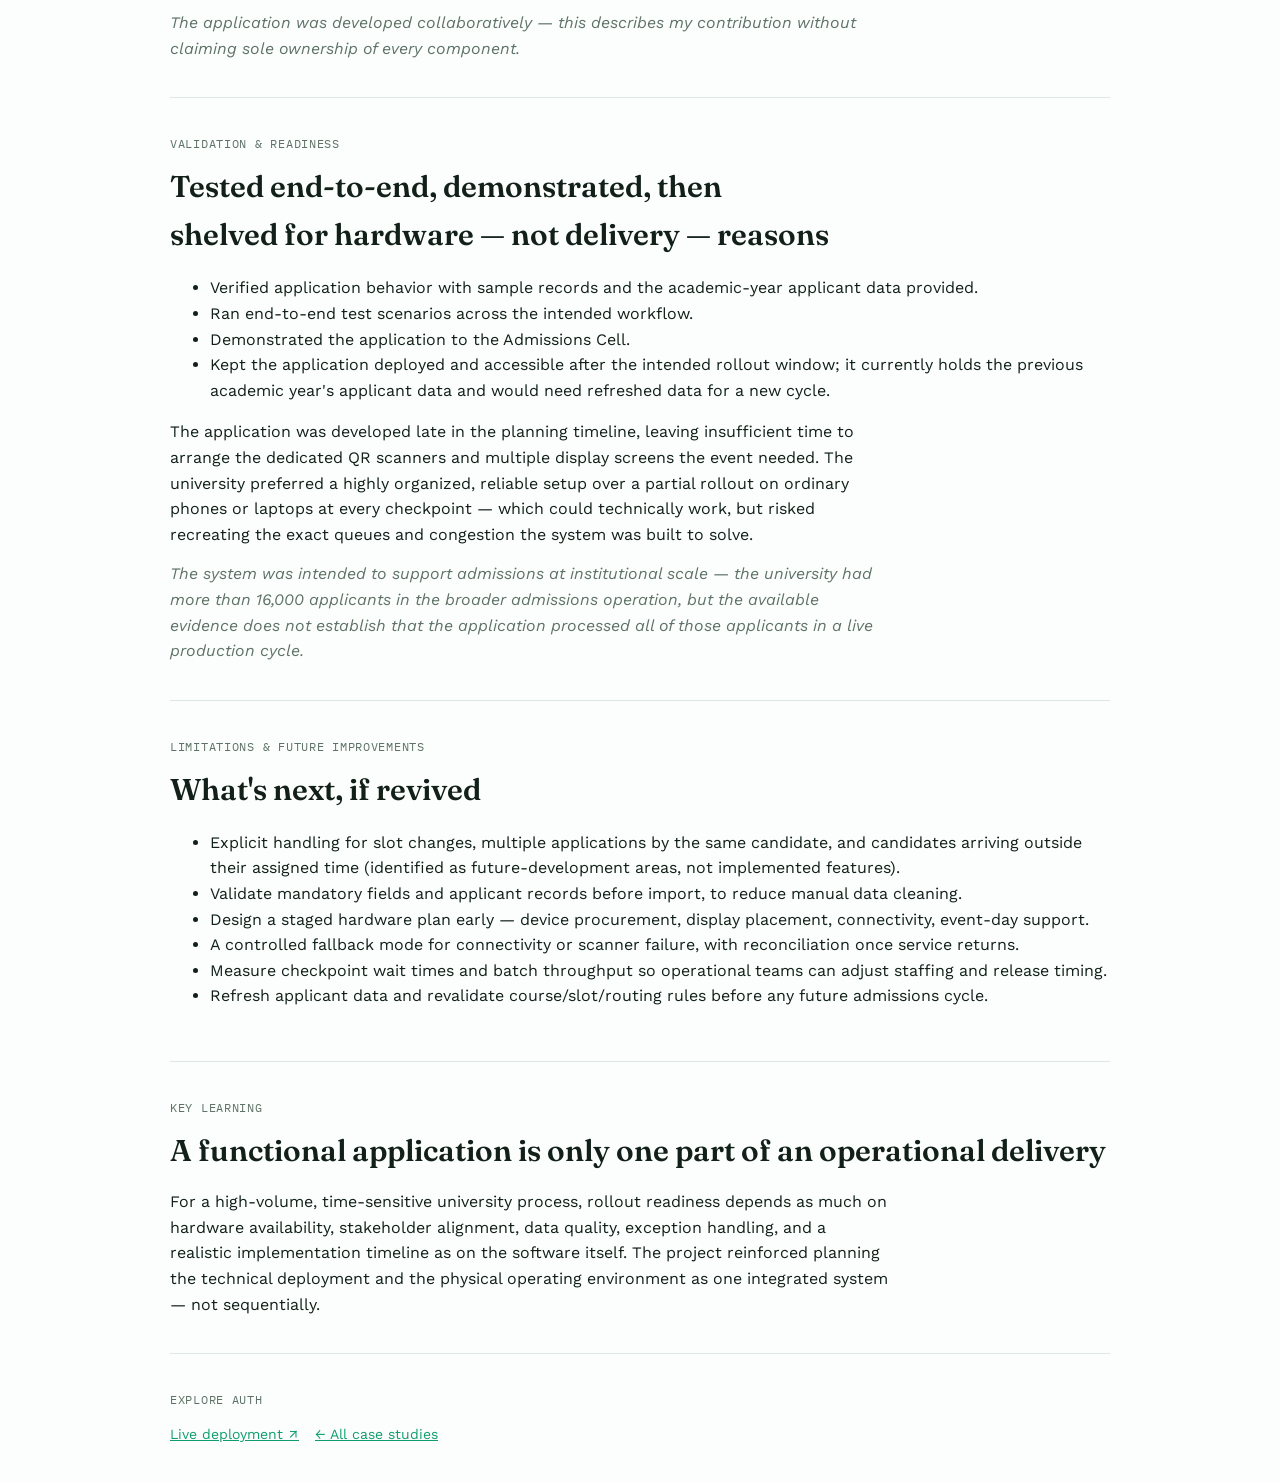
==== commit 465170c1: "Add live deployment links for Gated and Auth" ====
--- a/admissions.html
+++ b/admissions.html
@@ -158,7 +158,11 @@
   </section>
 
   <section class="block">
-    <div class="linkrow"><a href="index.html#case">← All case studies</a></div>
+    <div class="tag">Explore Auth</div>
+    <div class="linkrow">
+      <a href="https://universityauth.vercel.app/" target="_blank" rel="noopener">Live deployment ↗</a>
+      <a href="index.html#case">← All case studies</a>
+    </div>
   </section>
 
 </main>
--- a/theme.css
+++ b/theme.css
@@ -48,7 +48,7 @@
 
 main{max-width:980px;margin:0 auto}
 
-.hero{padding-block:56px 40px;border-radius:20px;padding-inline:32px;background:linear-gradient(135deg, var(--c-socio-tint) 0%, var(--c-daksh-tint) 55%, var(--surface) 100%)}
+.hero{margin-top:28px;padding-block:56px 40px;border-radius:20px;padding-inline:32px;background:linear-gradient(135deg, var(--c-socio-tint) 0%, var(--c-daksh-tint) 55%, var(--surface) 100%)}
 .hero-grid{display:grid;grid-template-columns:1.3fr 1fr;gap:40px;align-items:center}
 @media(max-width:760px){.hero-grid{grid-template-columns:1fr;text-align:center}}
 .hero-text{display:grid;gap:16px}
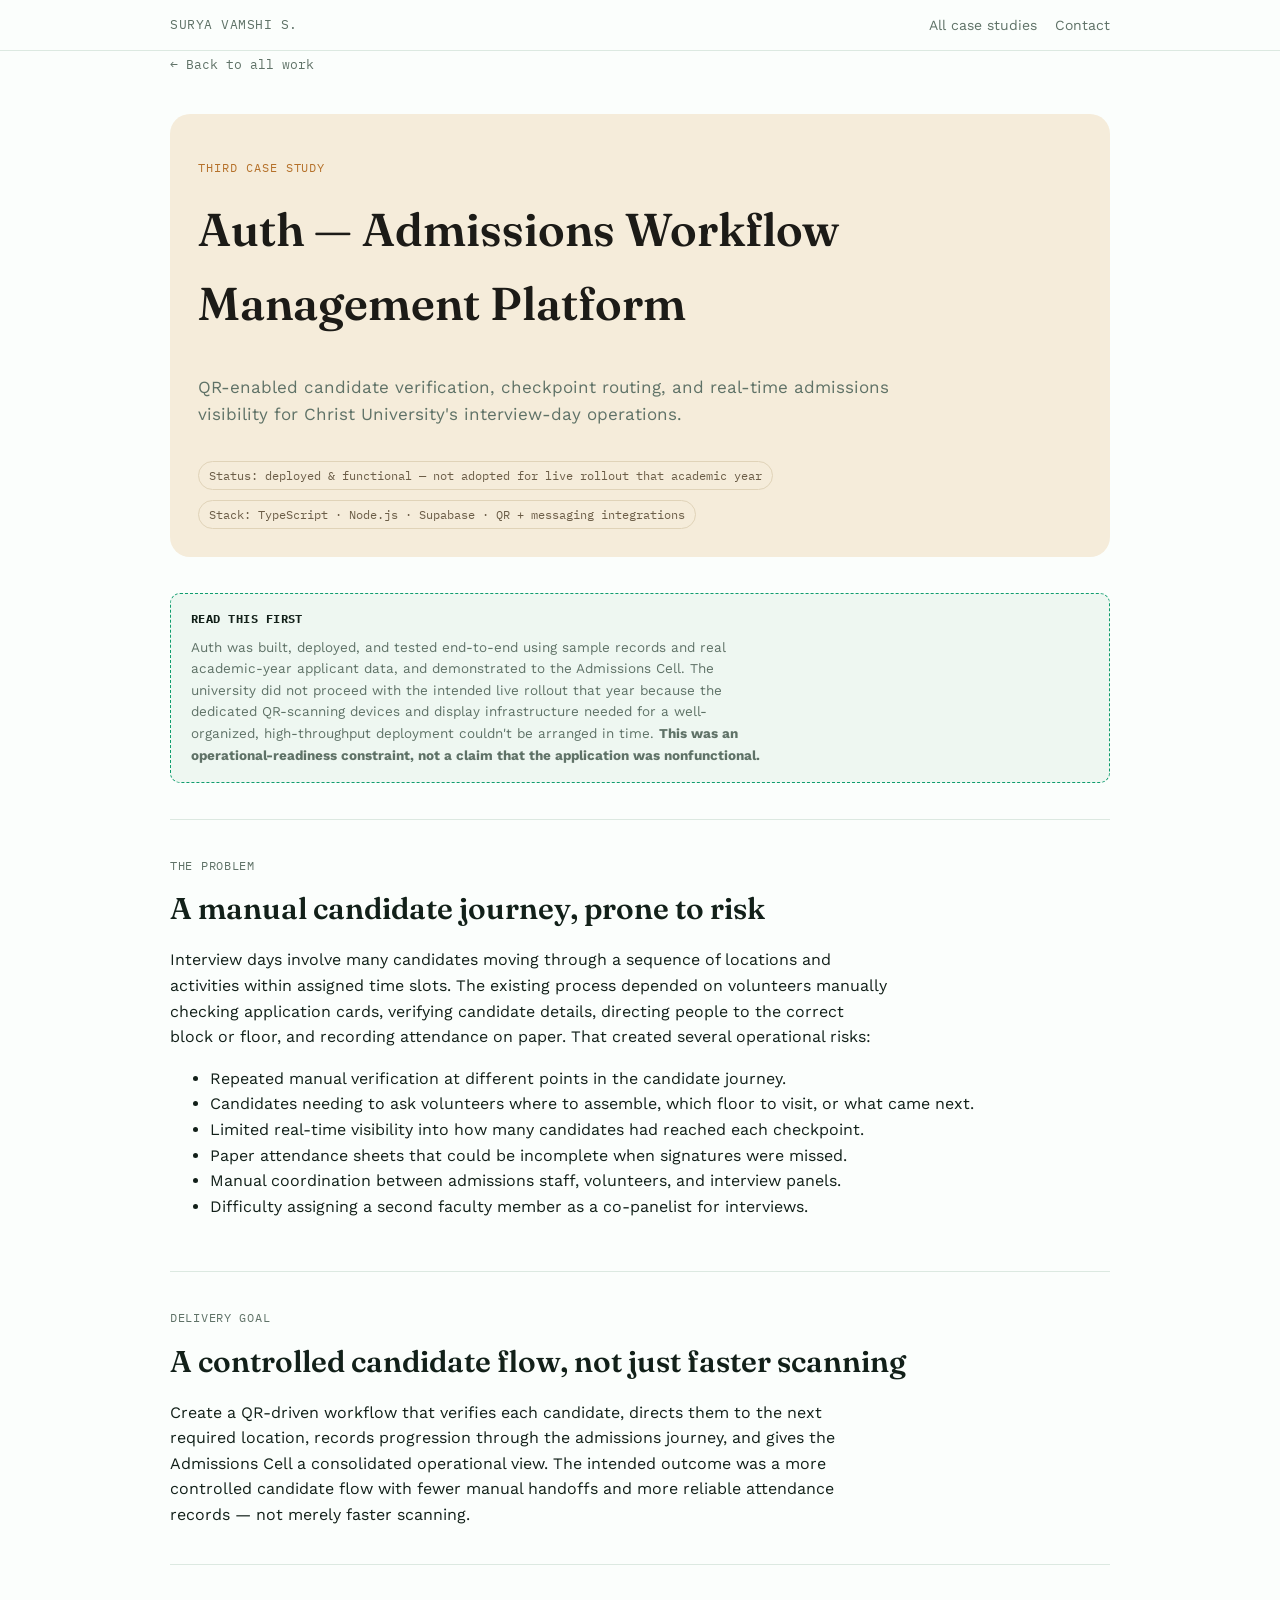
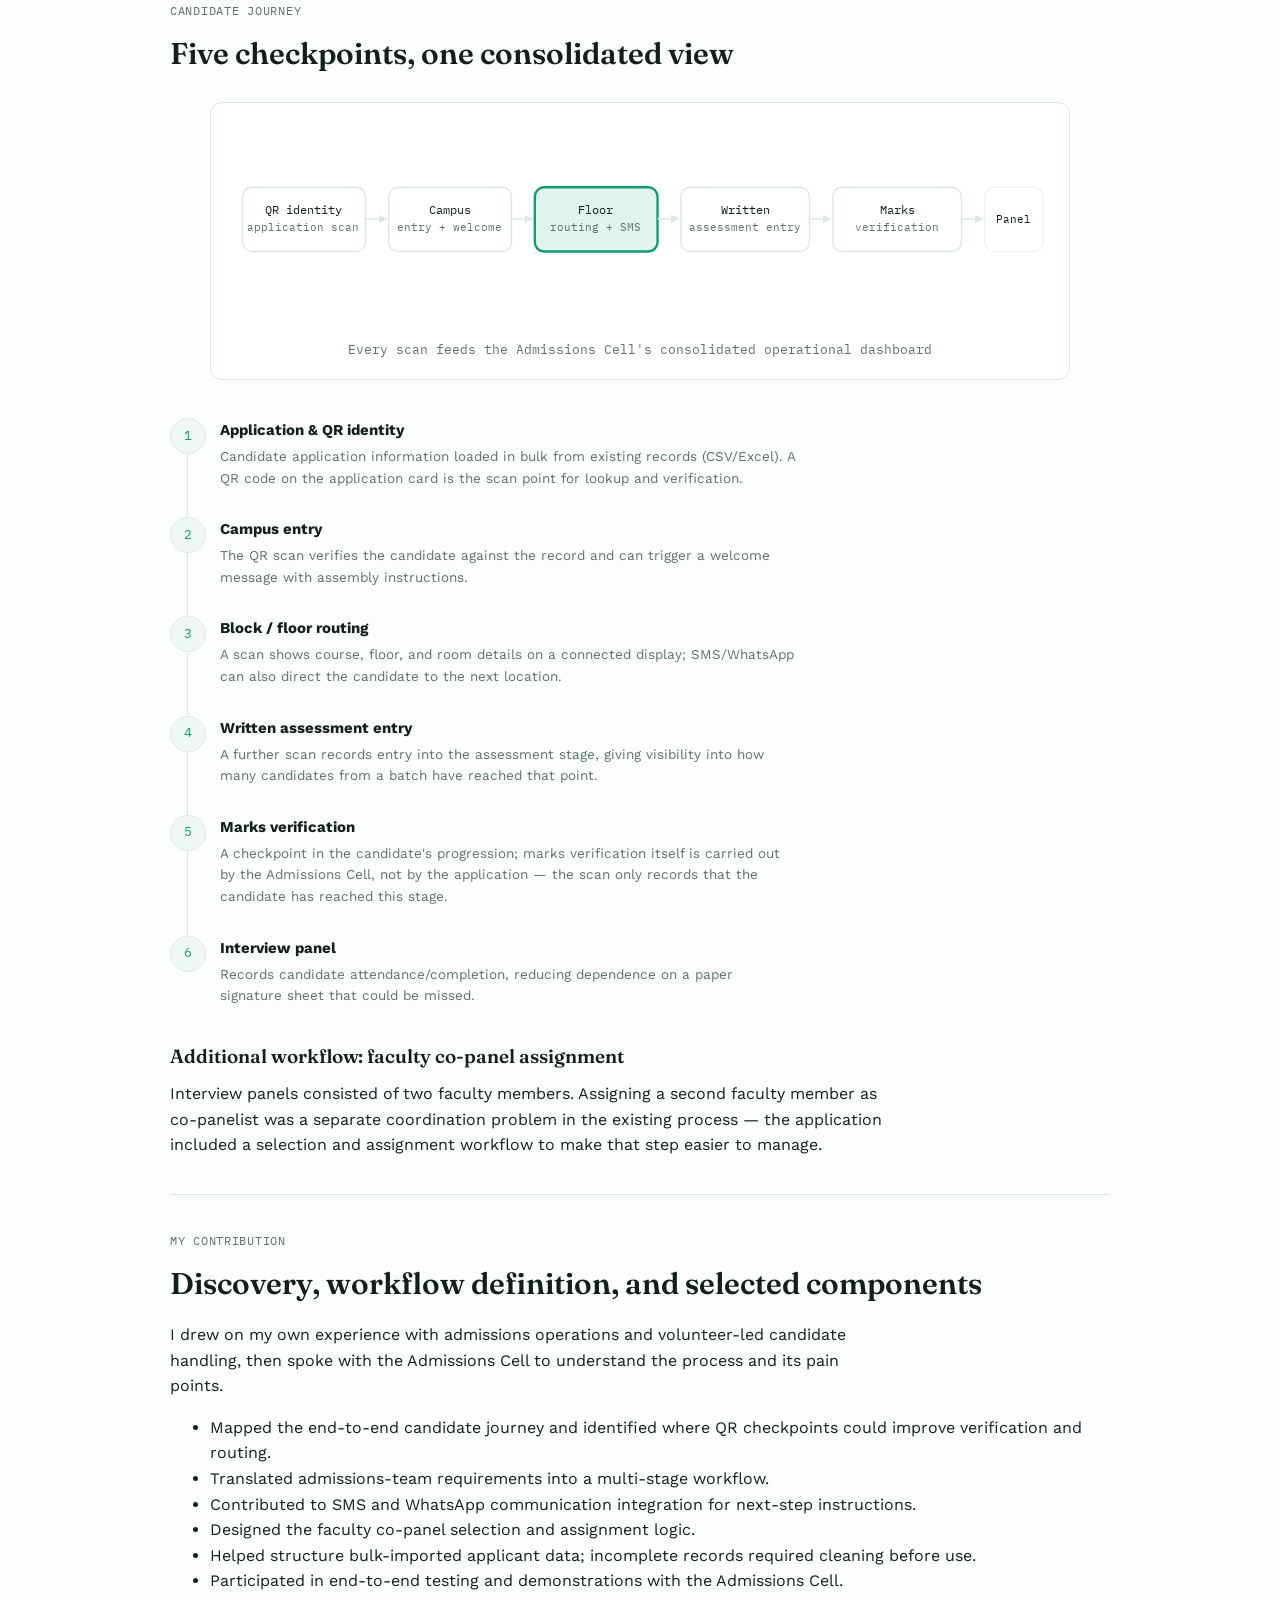
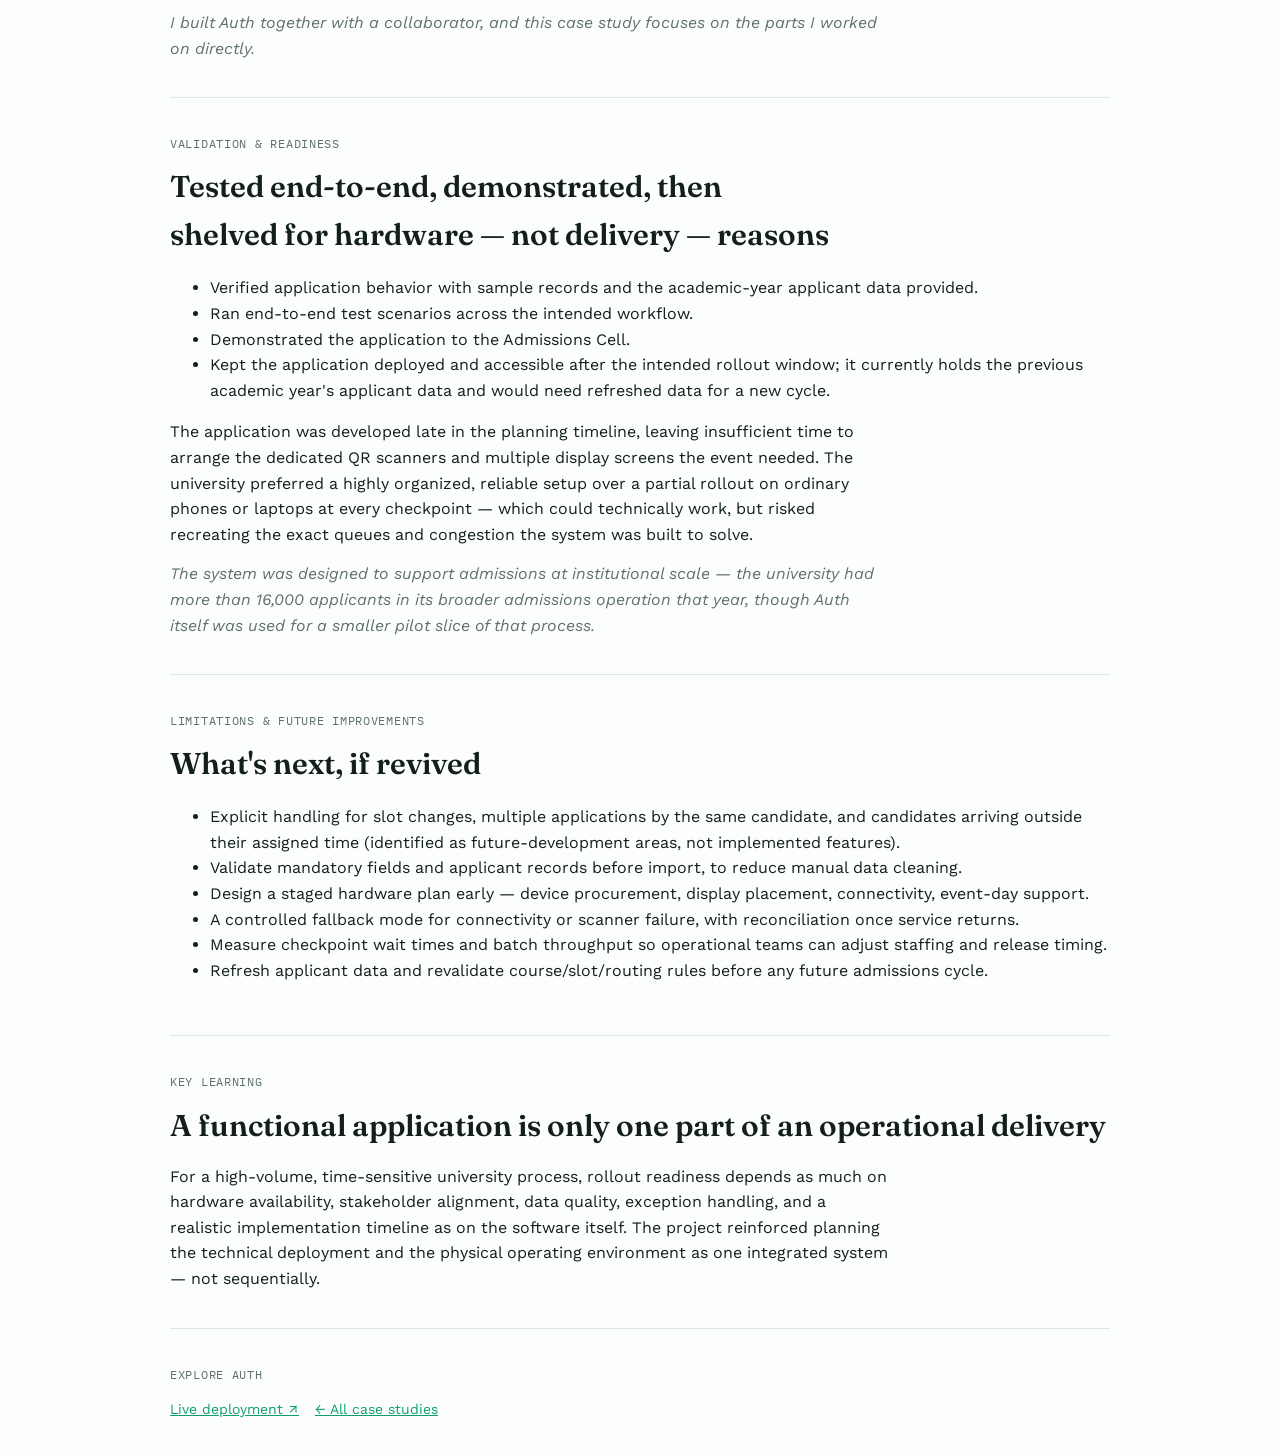
==== commit 4083fa5c: "Reword figure/attribution notes to first-person voice" ====
--- a/admissions.html
+++ b/admissions.html
@@ -122,7 +122,7 @@
       <li>Helped structure bulk-imported applicant data; incomplete records required cleaning before use.</li>
       <li>Participated in end-to-end testing and demonstrations with the Admissions Cell.</li>
     </ul>
-    <p class="muted" style="font-style:italic">The application was developed collaboratively — this describes my contribution without claiming sole ownership of every component.</p>
+    <p class="muted" style="font-style:italic">I built Auth together with a collaborator, and this case study focuses on the parts I worked on directly.</p>
   </section>
 
   <section class="block">
@@ -135,7 +135,7 @@
       <li>Kept the application deployed and accessible after the intended rollout window; it currently holds the previous academic year's applicant data and would need refreshed data for a new cycle.</li>
     </ul>
     <p>The application was developed late in the planning timeline, leaving insufficient time to arrange the dedicated QR scanners and multiple display screens the event needed. The university preferred a highly organized, reliable setup over a partial rollout on ordinary phones or laptops at every checkpoint — which could technically work, but risked recreating the exact queues and congestion the system was built to solve.</p>
-    <p class="muted" style="font-style:italic">The system was intended to support admissions at institutional scale — the university had more than 16,000 applicants in the broader admissions operation, but the available evidence does not establish that the application processed all of those applicants in a live production cycle.</p>
+    <p class="muted" style="font-style:italic">The system was designed to support admissions at institutional scale — the university had more than 16,000 applicants in its broader admissions operation that year, though Auth itself was used for a smaller pilot slice of that process.</p>
   </section>
 
   <section class="block">
